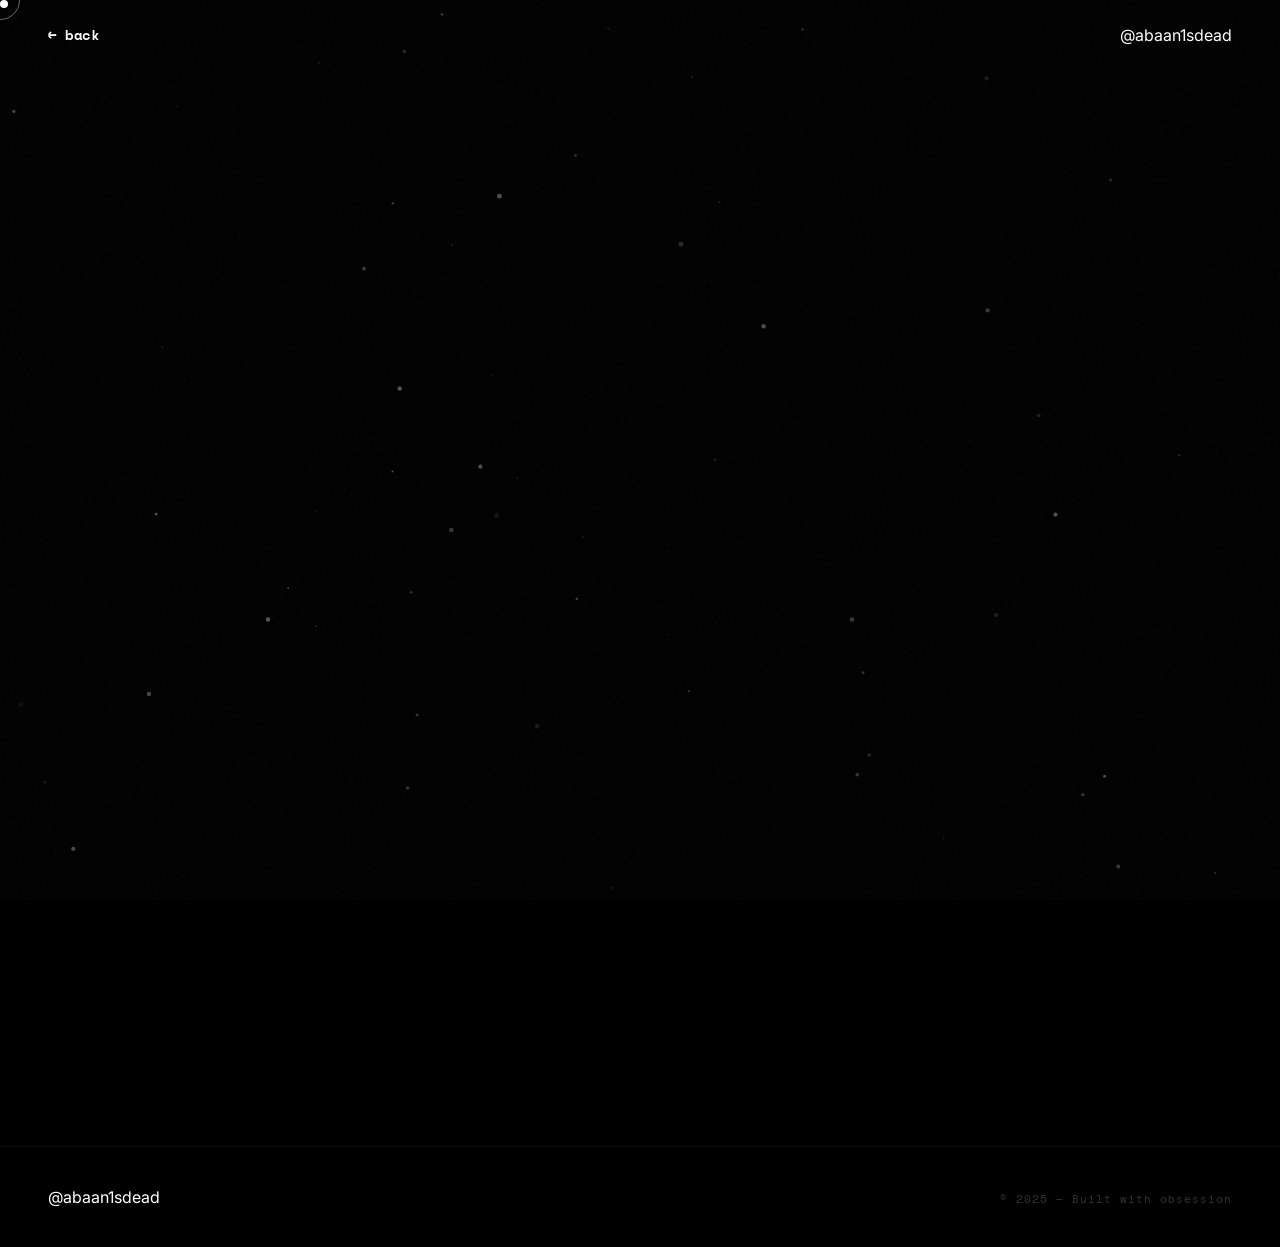
==== musim.html @ e3c42310 "Add files via upload" ====
<!DOCTYPE html>
<html lang="en">
<head>
  <meta charset="UTF-8">
  <meta name="viewport" content="width=device-width, initial-scale=1.0">
  <title>MusiM — @abaan1sdead</title>
  <meta name="description" content="Download MusiM - Premium iOS Music Player.">
  <link rel="preconnect" href="https://fonts.googleapis.com">
  <link rel="preconnect" href="https://fonts.gstatic.com" crossorigin>
  <link href="https://fonts.googleapis.com/css2?family=Space+Mono:wght@400;700&family=Inter:wght@300;400;500;600;700;800;900&display=swap" rel="stylesheet">
  <link rel="stylesheet" href="style.css">
</head>
<body>

  <!-- Cursor follower -->
  <div class="cursor-dot" id="cursorDot"></div>
  <div class="cursor-ring" id="cursorRing"></div>

  <!-- Noise overlay -->
  <div class="noise"></div>
  
  <!-- Floating particles -->
  <canvas id="particles" class="particles-canvas"></canvas>

  <!-- Navigation -->
  <nav class="nav" id="nav">
    <div class="nav-logo">
      <a href="index.html" class="glitch" data-text="← back">← back</a>
    </div>
    <div class="nav-links">
      <span class="glitch" data-text="@abaan1sdead">@abaan1sdead</span>
    </div>
  </nav>

  <!-- Project Details Section -->
  <section class="section project-page">
    <div class="project-header reveal">
      <div class="project-meta">
        <span class="project-tag">iOS App</span>
        <span class="project-tag">Swift</span>
      </div>
      <h1 class="project-title-large">MusiM</h1>
      <p class="project-subtitle">The audiophile's iOS player. Built entirely with Swift and AVAudioEngine.</p>
    </div>

    <div class="project-content reveal">
      <div class="project-features">
        <h3>Features</h3>
        <ul>
          <li><strong>10-Band EQ:</strong> Precision audio control for every frequency.</li>
          <li><strong>Smart Crossfade:</strong> Seamless transitions between local tracks.</li>
          <li><strong>Live Visualizer:</strong> Real-time audio waveform reacting to the music.</li>
          <li><strong>Jamendo Integration:</strong> Stream and download from 600,000+ free tracks.</li>
          <li><strong>Pure Black UI:</strong> Designed for OLED screens and dark mode lovers.</li>
        </ul>
      </div>

      <div class="download-section reveal">
        <div class="warning-box">
          <span class="warning-icon">⚠</span>
          <p>This is a sideloaded .ipa file. You will need AltStore, Sideloadly, or a developer certificate to install it on your iPhone.</p>
        </div>
        
        <a href="downloads/MusiM.ipa" download class="btn-primary btn-large">
          <span class="btn-icon">↓</span> Download MusiM.ipa
        </a>
        <p class="file-info">Size: ~5MB • Version: 1.0.0</p>
      </div>
    </div>
  </section>

  <!-- Footer -->
  <footer class="footer">
    <div class="footer-content">
      <div class="footer-left">
        <span class="glitch" data-text="@abaan1sdead">@abaan1sdead</span>
      </div>
      <div class="footer-right">
        <span>© 2025 — Built with obsession</span>
      </div>
    </div>
  </footer>

  <script src="script.js"></script>
</body>
</html>
---- style.css ----
/* ========================================
   RESET & BASE
======================================== */
*, *::before, *::after {
  box-sizing: border-box;
  margin: 0;
  padding: 0;
}

::selection {
  background: #fff;
  color: #000;
}

html {
  scroll-behavior: smooth;
  font-size: 16px;
  cursor: none;
}

body {
  font-family: 'Inter', -apple-system, sans-serif;
  background-color: #000;
  color: #fff;
  overflow-x: hidden;
  cursor: none;
  -webkit-font-smoothing: antialiased;
}

a {
  color: inherit;
  text-decoration: none;
  cursor: none;
}

/* ========================================
   CUSTOM CURSOR
======================================== */
.cursor-dot {
  width: 8px;
  height: 8px;
  background: #fff;
  border-radius: 50%;
  position: fixed;
  top: 0; left: 0;
  pointer-events: none;
  z-index: 9999;
  transition: transform 0.1s ease;
  mix-blend-mode: difference;
}

.cursor-ring {
  width: 40px;
  height: 40px;
  border: 1px solid rgba(255,255,255,0.4);
  border-radius: 50%;
  position: fixed;
  top: 0; left: 0;
  pointer-events: none;
  z-index: 9998;
  transition: width 0.3s, height 0.3s, border-color 0.3s;
  mix-blend-mode: difference;
}

.cursor-ring.hover {
  width: 64px;
  height: 64px;
  border-color: #fff;
}

/* ========================================
   NOISE OVERLAY
======================================== */
.noise {
  position: fixed;
  top: 0; left: 0;
  width: 100%; height: 100%;
  pointer-events: none;
  z-index: 9000;
  opacity: 0.03;
  background-image: url("data:image/svg+xml,%3Csvg viewBox='0 0 256 256' xmlns='http://www.w3.org/2000/svg'%3E%3Cfilter id='noise'%3E%3CfeTurbulence type='fractalNoise' baseFrequency='0.9' numOctaves='4' stitchTiles='stitch'/%3E%3C/filter%3E%3Crect width='100%25' height='100%25' filter='url(%23noise)'/%3E%3C/svg%3E");
  background-repeat: repeat;
}

/* ========================================
   PARTICLES CANVAS
======================================== */
.particles-canvas {
  position: fixed;
  top: 0; left: 0;
  width: 100%; height: 100%;
  pointer-events: none;
  z-index: 1;
}

/* ========================================
   CORNER DECORATIONS
======================================== */
.corner-deco {
  position: fixed;
  width: 60px;
  height: 60px;
  z-index: 50;
  pointer-events: none;
}

.corner-deco::before,
.corner-deco::after {
  content: '';
  position: absolute;
  background: rgba(255,255,255,0.12);
}

.corner-deco::before {
  width: 1px;
  height: 100%;
}

.corner-deco::after {
  width: 100%;
  height: 1px;
}

.top-left { top: 20px; left: 20px; }
.top-left::before { top: 0; left: 0; }
.top-left::after { top: 0; left: 0; }

.top-right { top: 20px; right: 20px; }
.top-right::before { top: 0; right: 0; }
.top-right::after { top: 0; right: 0; }

.bottom-left { bottom: 20px; left: 20px; }
.bottom-left::before { bottom: 0; left: 0; }
.bottom-left::after { bottom: 0; left: 0; }

.bottom-right { bottom: 20px; right: 20px; }
.bottom-right::before { bottom: 0; right: 0; }
.bottom-right::after { bottom: 0; right: 0; }

/* ========================================
   FLOATING ORBS
======================================== */
.orb {
  position: absolute;
  border-radius: 50%;
  background: radial-gradient(circle, rgba(255,255,255,0.08) 0%, transparent 70%);
  pointer-events: none;
  animation: orbFloat 8s ease-in-out infinite;
}

.orb-1 {
  width: 400px;
  height: 400px;
  top: -100px;
  right: -50px;
  animation-delay: 0s;
}

.orb-2 {
  width: 250px;
  height: 250px;
  bottom: 50px;
  left: -80px;
  animation-delay: -3s;
}

.orb-3 {
  width: 150px;
  height: 150px;
  top: 40%;
  right: 15%;
  animation-delay: -5s;
  background: radial-gradient(circle, rgba(255,255,255,0.05) 0%, transparent 70%);
}

@keyframes orbFloat {
  0%, 100% { transform: translate(0, 0) scale(1); }
  25% { transform: translate(20px, -30px) scale(1.05); }
  50% { transform: translate(-15px, 20px) scale(0.95); }
  75% { transform: translate(25px, 10px) scale(1.03); }
}

/* ========================================
   HERO GRID OVERLAY
======================================== */
.hero-grid {
  position: absolute;
  top: 0; left: 0;
  width: 100%; height: 100%;
  pointer-events: none;
  background-image:
    linear-gradient(rgba(255,255,255,0.03) 1px, transparent 1px),
    linear-gradient(90deg, rgba(255,255,255,0.03) 1px, transparent 1px);
  background-size: 80px 80px;
  mask-image: radial-gradient(ellipse 60% 60% at 50% 50%, black 20%, transparent 70%);
  -webkit-mask-image: radial-gradient(ellipse 60% 60% at 50% 50%, black 20%, transparent 70%);
}

/* ========================================
   SCAN LINE
======================================== */
.scan-line {
  position: absolute;
  top: 0; left: 0;
  width: 100%;
  height: 2px;
  background: linear-gradient(90deg, transparent, rgba(255,255,255,0.08), transparent);
  pointer-events: none;
  animation: scanMove 6s linear infinite;
}

@keyframes scanMove {
  0% { top: 0; opacity: 0; }
  10% { opacity: 1; }
  90% { opacity: 1; }
  100% { top: 100%; opacity: 0; }
}

/* ========================================
   SECTION DIVIDERS
======================================== */
.section-divider {
  display: flex;
  align-items: center;
  justify-content: center;
  gap: 20px;
  padding: 20px 48px;
}

.divider-line {
  flex: 1;
  max-width: 200px;
  height: 1px;
  background: linear-gradient(90deg, transparent, rgba(255,255,255,0.15), transparent);
}

.divider-diamond {
  color: rgba(255,255,255,0.12);
  font-size: 0.6rem;
  animation: diamondPulse 3s ease-in-out infinite;
}

@keyframes diamondPulse {
  0%, 100% { opacity: 0.3; transform: scale(1) rotate(0deg); }
  50% { opacity: 0.8; transform: scale(1.3) rotate(180deg); }
}

/* ========================================
   FLOATING CROSSES
======================================== */
.floating-cross {
  position: absolute;
  font-family: 'Space Mono', monospace;
  font-size: 1.5rem;
  color: rgba(255,255,255,0.06);
  pointer-events: none;
  animation: crossFloat 10s ease-in-out infinite;
}

.cross-1 {
  top: 10%;
  right: 8%;
  animation-delay: 0s;
}

.cross-2 {
  bottom: 15%;
  left: 5%;
  animation-delay: -4s;
  font-size: 2rem;
}

@keyframes crossFloat {
  0%, 100% { transform: translate(0, 0) rotate(0deg); opacity: 0.06; }
  50% { transform: translate(-10px, 15px) rotate(90deg); opacity: 0.12; }
}

/* ========================================
   NAVIGATION
======================================== */
.nav {
  position: fixed;
  top: 0; left: 0; right: 0;
  display: flex;
  justify-content: space-between;
  align-items: center;
  padding: 24px 48px;
  z-index: 100;
  mix-blend-mode: difference;
  transition: opacity 0.3s;
}

.nav-logo {
  font-family: 'Space Mono', monospace;
  font-size: 0.9rem;
  font-weight: 700;
  letter-spacing: -0.5px;
}

.nav-links {
  display: flex;
  gap: 36px;
}

.nav-links a {
  font-size: 0.85rem;
  font-weight: 500;
  text-transform: lowercase;
  letter-spacing: 1px;
  position: relative;
  padding-bottom: 4px;
}

.nav-links a::after {
  content: '';
  position: absolute;
  bottom: 0; left: 0;
  width: 0;
  height: 1px;
  background: #fff;
  transition: width 0.3s ease;
}

.nav-links a:hover::after {
  width: 100%;
}

/* ========================================
   GLITCH EFFECT
======================================== */
.glitch {
  position: relative;
  display: inline-block;
}

.glitch::before,
.glitch::after {
  content: attr(data-text);
  position: absolute;
  top: 0; left: 0;
  width: 100%; height: 100%;
  opacity: 0;
}

.glitch:hover::before {
  animation: glitch1 0.3s infinite;
  color: #fff;
  opacity: 0.8;
  clip-path: polygon(0 0, 100% 0, 100% 33%, 0 33%);
}

.glitch:hover::after {
  animation: glitch2 0.3s infinite;
  color: #fff;
  opacity: 0.8;
  clip-path: polygon(0 66%, 100% 66%, 100% 100%, 0 100%);
}

@keyframes glitch1 {
  0% { transform: translate(0); }
  20% { transform: translate(-3px, 2px); }
  40% { transform: translate(3px, -2px); }
  60% { transform: translate(-2px, -1px); }
  80% { transform: translate(2px, 1px); }
  100% { transform: translate(0); }
}

@keyframes glitch2 {
  0% { transform: translate(0); }
  20% { transform: translate(3px, -2px); }
  40% { transform: translate(-3px, 2px); }
  60% { transform: translate(2px, 1px); }
  80% { transform: translate(-2px, -1px); }
  100% { transform: translate(0); }
}

/* ========================================
   HERO
======================================== */
.hero {
  min-height: 100vh;
  display: flex;
  align-items: center;
  justify-content: center;
  position: relative;
  padding: 120px 48px 80px;
}

.hero-bg-text {
  position: absolute;
  top: 50%;
  left: 50%;
  transform: translate(-50%, -50%);
  font-size: clamp(15rem, 25vw, 30rem);
  font-weight: 900;
  color: rgba(255,255,255,0.02);
  letter-spacing: -10px;
  white-space: nowrap;
  pointer-events: none;
  user-select: none;
}

.hero-content {
  max-width: 900px;
  z-index: 1;
}

.hero-label {
  font-family: 'Space Mono', monospace;
  font-size: 0.75rem;
  letter-spacing: 4px;
  color: rgba(255,255,255,0.4);
  margin-bottom: 32px;
  text-transform: uppercase;
}

.hero-title {
  font-size: clamp(3rem, 7vw, 6rem);
  font-weight: 800;
  line-height: 1.05;
  letter-spacing: -3px;
  margin-bottom: 32px;
}

.hero-title .line {
  display: block;
}

.accent-line {
  font-style: italic;
  color: rgba(255,255,255,0.3);
}

.hero-sub {
  font-size: 1.2rem;
  color: rgba(255,255,255,0.5);
  line-height: 1.7;
  margin-bottom: 48px;
  max-width: 500px;
}

.typewriter {
  font-family: 'Space Mono', monospace;
  color: #fff;
  border-right: 2px solid #fff;
  padding-right: 4px;
  animation: blink 1s step-end infinite;
}

@keyframes blink {
  50% { border-color: transparent; }
}

.hero-cta {
  display: flex;
  gap: 20px;
  flex-wrap: wrap;
}

.btn-primary {
  padding: 16px 40px;
  background: #fff;
  color: #000;
  font-weight: 600;
  font-size: 0.9rem;
  border: none;
  letter-spacing: 0.5px;
  transition: all 0.3s ease;
  display: inline-block;
}

.btn-primary:hover {
  background: rgba(255,255,255,0.85);
  transform: translateY(-2px);
  box-shadow: 0 10px 30px rgba(255,255,255,0.1);
}

.btn-ghost {
  padding: 16px 40px;
  border: 1px solid rgba(255,255,255,0.2);
  font-weight: 500;
  font-size: 0.9rem;
  letter-spacing: 0.5px;
  transition: all 0.3s ease;
  display: inline-block;
}

.btn-ghost:hover {
  border-color: #fff;
  background: rgba(255,255,255,0.05);
}

/* Scroll Indicator */
.scroll-indicator {
  position: absolute;
  bottom: 40px;
  left: 48px;
  display: flex;
  flex-direction: column;
  align-items: center;
  gap: 12px;
}

.scroll-line {
  width: 1px;
  height: 60px;
  background: linear-gradient(to bottom, #fff, transparent);
  animation: scrollPulse 2s ease-in-out infinite;
}

@keyframes scrollPulse {
  0%, 100% { opacity: 1; transform: scaleY(1); }
  50% { opacity: 0.3; transform: scaleY(0.5); }
}

.scroll-indicator span {
  font-family: 'Space Mono', monospace;
  font-size: 0.65rem;
  letter-spacing: 3px;
  text-transform: uppercase;
  color: rgba(255,255,255,0.3);
  writing-mode: vertical-rl;
}

/* ========================================
   SECTIONS
======================================== */
.section {
  padding: 120px 48px;
  position: relative;
}

.section-grid {
  display: grid;
  grid-template-columns: 200px 1fr;
  gap: 80px;
  max-width: 1200px;
  margin: 0 auto;
}

.section-label {
  display: flex;
  flex-direction: column;
  gap: 12px;
  position: sticky;
  top: 120px;
  height: fit-content;
}

.label-num {
  font-family: 'Space Mono', monospace;
  font-size: 0.75rem;
  color: rgba(255,255,255,0.3);
}

.label-text {
  font-family: 'Space Mono', monospace;
  font-size: 0.75rem;
  letter-spacing: 4px;
  color: rgba(255,255,255,0.5);
}

.label-line {
  width: 40px;
  height: 1px;
  background: rgba(255,255,255,0.2);
  margin-top: 8px;
}

.section-title {
  font-size: clamp(2.5rem, 5vw, 4rem);
  font-weight: 800;
  line-height: 1.1;
  letter-spacing: -2px;
  margin-bottom: 40px;
}

.strikethrough {
  text-decoration: line-through;
  color: rgba(255,255,255,0.3);
}

.section-desc {
  font-size: 1.1rem;
  color: rgba(255,255,255,0.5);
  line-height: 1.8;
  max-width: 600px;
  margin-bottom: 24px;
}

/* Stats */
.stats {
  display: flex;
  gap: 60px;
  margin-top: 60px;
  padding-top: 40px;
  border-top: 1px solid rgba(255,255,255,0.08);
}

.stat-number {
  font-size: 2.5rem;
  font-weight: 800;
  letter-spacing: -1px;
  margin-bottom: 8px;
}

.stat-label {
  font-family: 'Space Mono', monospace;
  font-size: 0.7rem;
  letter-spacing: 2px;
  text-transform: uppercase;
  color: rgba(255,255,255,0.3);
}

/* ========================================
   MARQUEE
======================================== */
.marquee {
  padding: 40px 0;
  overflow: hidden;
  border-top: 1px solid rgba(255,255,255,0.05);
  border-bottom: 1px solid rgba(255,255,255,0.05);
}

.marquee-track {
  display: flex;
  width: max-content;
  animation: marquee 20s linear infinite;
}

.marquee-track span {
  font-size: clamp(1.5rem, 3vw, 2.5rem);
  font-weight: 800;
  letter-spacing: 4px;
  color: rgba(255,255,255,0.06);
  white-space: nowrap;
  text-transform: uppercase;
}

@keyframes marquee {
  0% { transform: translateX(0); }
  100% { transform: translateX(-50%); }
}

/* ========================================
   PROJECTS
======================================== */
.projects {
  max-width: 1200px;
  margin: 60px auto 0;
  padding: 0 48px;
}

.project-card {
  display: grid;
  grid-template-columns: 80px 1fr 60px;
  gap: 32px;
  align-items: center;
  padding: 48px 0;
  border-bottom: 1px solid rgba(255,255,255,0.06);
  transition: all 0.4s ease;
  cursor: none;
}

.project-card:first-child {
  border-top: 1px solid rgba(255,255,255,0.06);
}

.project-card:hover {
  padding-left: 20px;
  background: rgba(255,255,255,0.02);
}

.project-number {
  font-family: 'Space Mono', monospace;
  font-size: 0.85rem;
  color: rgba(255,255,255,0.2);
}

.project-name {
  font-size: 2rem;
  font-weight: 700;
  letter-spacing: -1px;
  margin-bottom: 12px;
  transition: letter-spacing 0.3s;
}

.project-card:hover .project-name {
  letter-spacing: 1px;
}

.project-desc {
  font-size: 0.95rem;
  color: rgba(255,255,255,0.4);
  line-height: 1.7;
  max-width: 550px;
  margin-bottom: 16px;
}

.project-tags {
  display: flex;
  gap: 8px;
  flex-wrap: wrap;
}

.project-tags span {
  font-family: 'Space Mono', monospace;
  font-size: 0.65rem;
  letter-spacing: 1px;
  text-transform: uppercase;
  padding: 6px 14px;
  border: 1px solid rgba(255,255,255,0.1);
  color: rgba(255,255,255,0.4);
}

.project-arrow {
  font-size: 1.5rem;
  color: rgba(255,255,255,0.15);
  transition: all 0.3s;
  justify-self: end;
}

.project-card:hover .project-arrow {
  color: #fff;
  transform: translateX(8px);
}

/* ========================================
   PHILOSOPHY / BIG QUOTE
======================================== */
.philosophy {
  padding: 160px 48px;
  display: flex;
  justify-content: center;
  align-items: center;
  text-align: center;
  border-top: 1px solid rgba(255,255,255,0.05);
}

.big-quote {
  font-size: clamp(1.8rem, 4vw, 3.2rem);
  font-weight: 600;
  line-height: 1.5;
  letter-spacing: -1px;
  max-width: 800px;
  color: rgba(255,255,255,0.7);
}

.quote-mark {
  font-size: 1.2em;
  color: rgba(255,255,255,0.1);
}

/* ========================================
   STACK
======================================== */
.stack-grid {
  display: grid;
  grid-template-columns: repeat(3, 1fr);
  gap: 24px;
  margin-top: 48px;
}

.stack-item {
  padding: 32px;
  border: 1px solid rgba(255,255,255,0.06);
  transition: all 0.3s ease;
  background: transparent;
}

.stack-item:hover {
  border-color: rgba(255,255,255,0.2);
  background: rgba(255,255,255,0.02);
  transform: translateY(-4px);
}

.stack-icon {
  font-size: 1.8rem;
  margin-bottom: 16px;
  font-family: 'Space Mono', monospace;
  color: rgba(255,255,255,0.5);
}

.stack-name {
  font-size: 0.85rem;
  font-weight: 600;
  letter-spacing: 0.5px;
}

/* ========================================
   CONTACT
======================================== */
.contact {
  padding: 160px 48px;
  border-top: 1px solid rgba(255,255,255,0.05);
}

.contact-content {
  max-width: 800px;
  margin: 0 auto;
}

.contact-title {
  font-size: clamp(3rem, 6vw, 5rem);
  font-weight: 800;
  line-height: 1.1;
  letter-spacing: -3px;
  margin: 40px 0 32px;
}

.contact-desc {
  font-size: 1.15rem;
  color: rgba(255,255,255,0.4);
  line-height: 1.8;
  max-width: 500px;
  margin-bottom: 60px;
}

.contact-links {
  display: flex;
  flex-direction: column;
  gap: 0;
}

.contact-link {
  display: flex;
  justify-content: space-between;
  align-items: center;
  padding: 28px 0;
  border-bottom: 1px solid rgba(255,255,255,0.06);
  transition: all 0.3s;
}

.contact-link:first-child {
  border-top: 1px solid rgba(255,255,255,0.06);
}

.contact-link:hover {
  padding-left: 16px;
}

.link-label {
  font-size: 1.3rem;
  font-weight: 600;
}

.link-arrow {
  font-size: 1.2rem;
  color: rgba(255,255,255,0.2);
  transition: all 0.3s;
}

.contact-link:hover .link-arrow {
  color: #fff;
  transform: translate(4px, -4px);
}

/* ========================================
   FOOTER
======================================== */
.footer {
  padding: 40px 48px;
  border-top: 1px solid rgba(255,255,255,0.05);
}

.footer-content {
  display: flex;
  justify-content: space-between;
  align-items: center;
  max-width: 1200px;
  margin: 0 auto;
}

.footer-right span {
  font-family: 'Space Mono', monospace;
  font-size: 0.7rem;
  color: rgba(255,255,255,0.2);
  letter-spacing: 1px;
}

/* ========================================
   PROJECT PAGE (MUSIM)
======================================== */
.project-page {
  max-width: 1000px;
  margin: 0 auto;
  padding: 160px 48px;
}

.project-header {
  margin-bottom: 80px;
}

.project-tag {
  font-family: 'Space Mono', monospace;
  font-size: 0.75rem;
  letter-spacing: 2px;
  text-transform: uppercase;
  color: rgba(255,255,255,0.4);
  border: 1px solid rgba(255,255,255,0.1);
  padding: 6px 14px;
  margin-right: 12px;
}

.project-title-large {
  font-size: clamp(4rem, 8vw, 7rem);
  font-weight: 900;
  letter-spacing: -3px;
  margin: 24px 0;
}

.project-subtitle {
  font-size: 1.2rem;
  color: rgba(255,255,255,0.6);
  max-width: 600px;
  line-height: 1.6;
}

.project-content {
  display: grid;
  grid-template-columns: 1fr 1fr;
  gap: 80px;
}

.project-features h3 {
  font-family: 'Space Mono', monospace;
  font-size: 1rem;
  letter-spacing: 2px;
  text-transform: uppercase;
  color: rgba(255,255,255,0.3);
  margin-bottom: 32px;
}

.project-features ul {
  list-style: none;
}

.project-features li {
  font-size: 1.1rem;
  line-height: 1.8;
  margin-bottom: 24px;
  color: rgba(255,255,255,0.7);
  padding-left: 24px;
  position: relative;
}

.project-features li::before {
  content: '◆';
  position: absolute;
  left: 0;
  color: rgba(255,255,255,0.2);
  font-size: 0.8rem;
}

.project-features li strong {
  color: #fff;
  font-weight: 600;
}

.download-section {
  display: flex;
  flex-direction: column;
  gap: 24px;
  align-items: flex-start;
}

.warning-box {
  background: rgba(255, 255, 255, 0.03);
  border: 1px solid rgba(255, 255, 255, 0.1);
  padding: 24px;
  display: flex;
  gap: 16px;
  align-items: flex-start;
}

.warning-icon {
  color: #fff;
  font-size: 1.5rem;
  line-height: 1;
}

.warning-box p {
  color: rgba(255,255,255,0.6);
  font-size: 0.9rem;
  line-height: 1.6;
}

.btn-large {
  padding: 20px 48px;
  font-size: 1.1rem;
  width: 100%;
  text-align: center;
  display: flex;
  justify-content: center;
  align-items: center;
  gap: 12px;
}

.btn-icon {
  font-size: 1.2rem;
}

.file-info {
  font-family: 'Space Mono', monospace;
  font-size: 0.75rem;
  color: rgba(255,255,255,0.3);
  align-self: center;
}

/* ========================================
   REVEAL ANIMATION
======================================== */
.reveal {
  opacity: 0;
  transform: translateY(40px);
  transition: opacity 0.8s ease, transform 0.8s ease;
}

.reveal.visible {
  opacity: 1;
  transform: translateY(0);
}

/* ========================================
   RESPONSIVE
======================================== */
@media (max-width: 768px) {
  html { cursor: auto; }
  body { cursor: auto; }
  a { cursor: pointer; }
  .project-card { cursor: pointer; }
  .cursor-dot, .cursor-ring { display: none; }
  
  .nav { padding: 20px 24px; }
  .nav-links { gap: 20px; }
  .nav-links a { font-size: 0.75rem; }
  
  .hero { padding: 120px 24px 80px; }
  .section { padding: 80px 24px; }
  .projects { padding: 0 24px; }
  
  .section-grid {
    grid-template-columns: 1fr;
    gap: 32px;
  }
  
  .section-label {
    position: static;
    flex-direction: row;
    align-items: center;
  }
  
  .label-line { display: none; }
  
  .stats {
    flex-direction: column;
    gap: 32px;
  }
  
  .project-card {
    grid-template-columns: 40px 1fr 40px;
    gap: 16px;
    padding: 32px 0;
  }
  
  .project-name { font-size: 1.5rem; }
  
  .stack-grid {
    grid-template-columns: repeat(2, 1fr);
  }
  
  .contact { padding: 80px 24px; }
  .footer { padding: 32px 24px; }
  
  .footer-content {
    flex-direction: column;
    gap: 16px;
    text-align: center;
  }

  .hero-cta {
    flex-direction: column;
  }

  .btn-primary, .btn-ghost {
    text-align: center;
  }
}
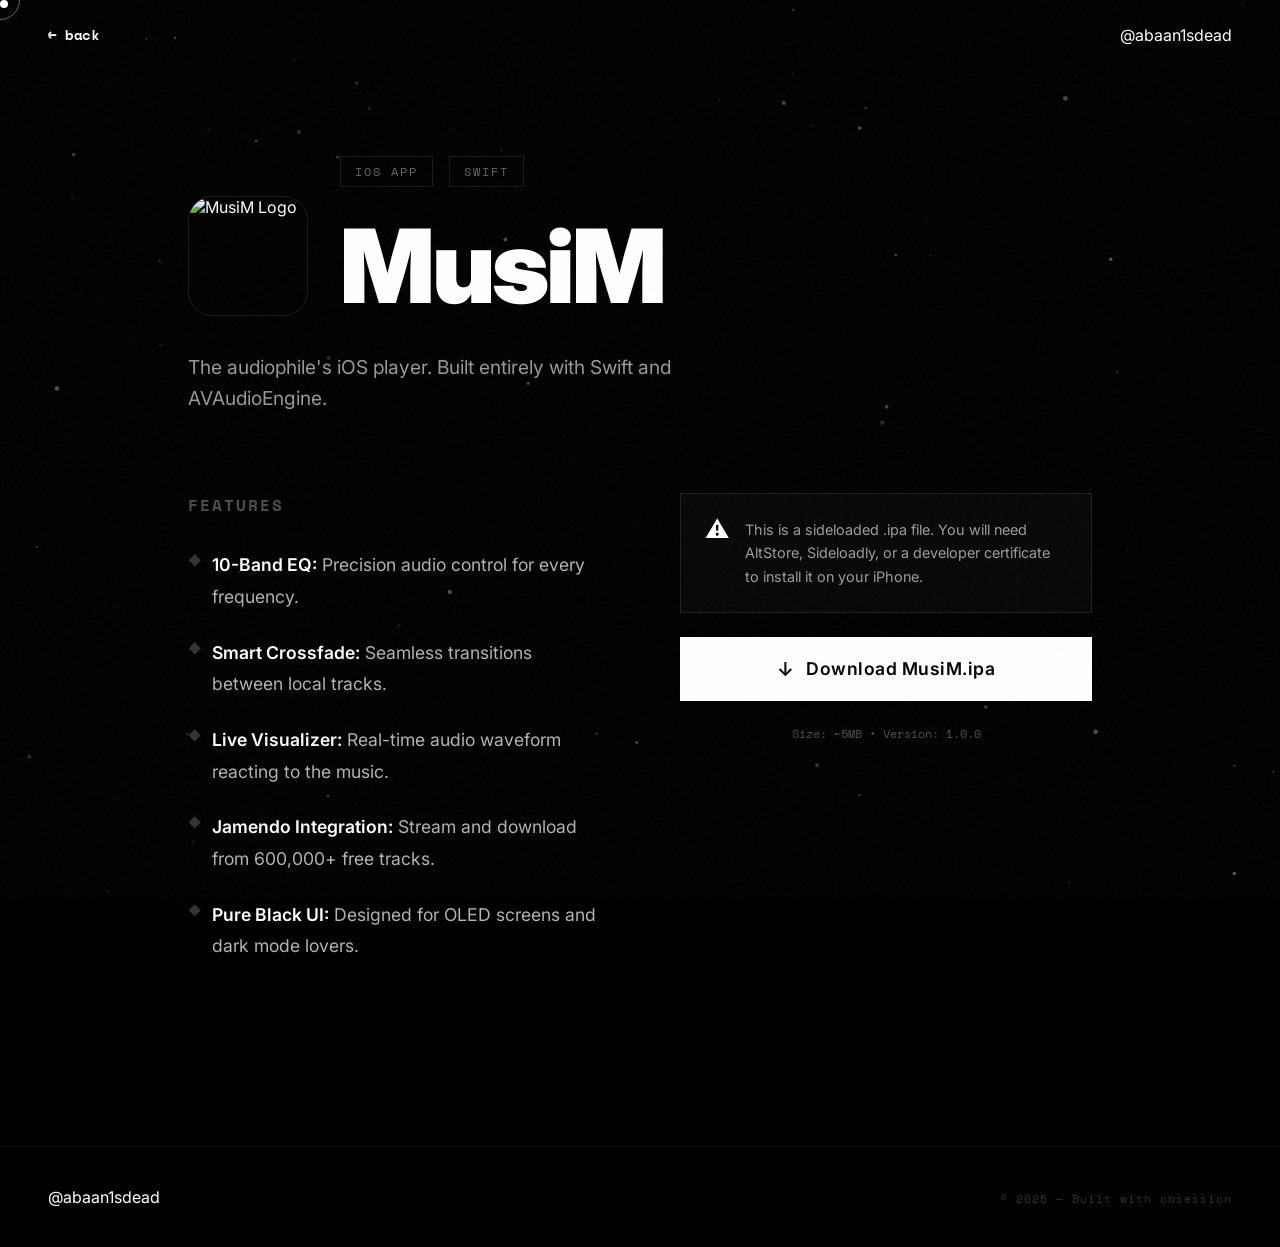
==== commit 712571d8: "Add files via upload" ====
--- a/musim.html
+++ b/musim.html
@@ -35,11 +35,16 @@
   <!-- Project Details Section -->
   <section class="section project-page">
     <div class="project-header reveal">
-      <div class="project-meta">
-        <span class="project-tag">iOS App</span>
-        <span class="project-tag">Swift</span>
+      <div class="project-title-wrapper">
+        <img src="assets/app-icon.jpg" alt="MusiM Logo" class="project-logo">
+        <div>
+          <div class="project-meta">
+            <span class="project-tag">iOS App</span>
+            <span class="project-tag">Swift</span>
+          </div>
+          <h1 class="project-title-large">MusiM</h1>
+        </div>
       </div>
-      <h1 class="project-title-large">MusiM</h1>
       <p class="project-subtitle">The audiophile's iOS player. Built entirely with Swift and AVAudioEngine.</p>
     </div>
 
--- a/style.css
+++ b/style.css
@@ -889,6 +889,21 @@
 
 .project-header {
   margin-bottom: 80px;
+}
+
+.project-title-wrapper {
+  display: flex;
+  align-items: center;
+  gap: 32px;
+}
+
+.project-logo {
+  width: 120px;
+  height: 120px;
+  border-radius: 24px;
+  object-fit: cover;
+  border: 1px solid rgba(255,255,255,0.1);
+  box-shadow: 0 20px 40px rgba(0,0,0,0.5);
 }
 
 .project-tag {
